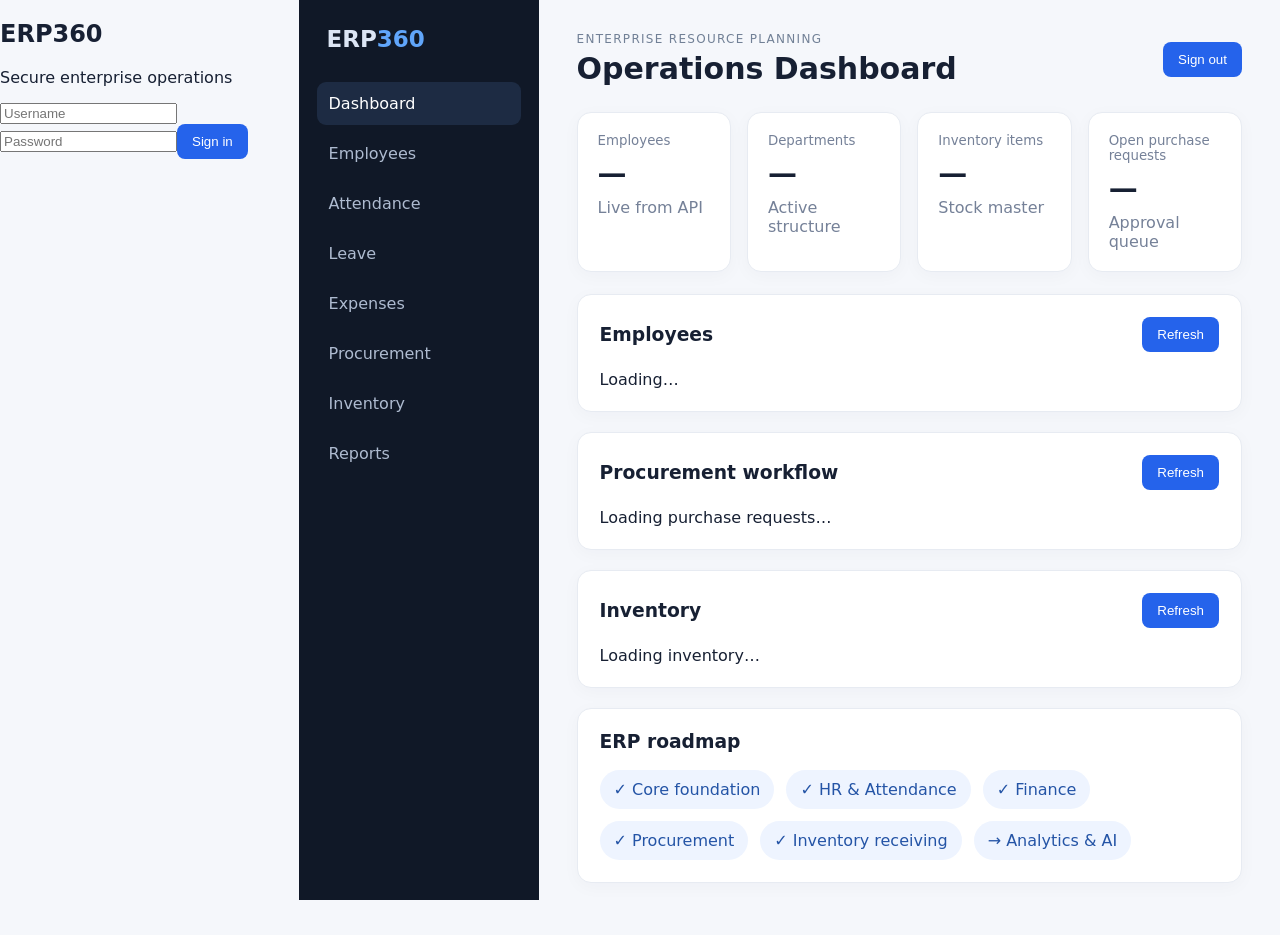
==== frontend/index.html @ 790a888c "feat: connect frontend authentication procurement and inventory" ====
<!doctype html>
<html lang="en">
<head><meta charset="UTF-8"><meta name="viewport" content="width=device-width,initial-scale=1.0"><title>ERP Management</title><link rel="stylesheet" href="./style.css"></head>
<body>
<section id="loginView" class="login-view"><div class="login-card"><h1>ERP<span>360</span></h1><p>Secure enterprise operations</p><form id="loginForm"><input id="username" placeholder="Username" autocomplete="username" required><input id="password" type="password" placeholder="Password" autocomplete="current-password" required><button>Sign in</button><small id="loginMessage"></small></form></div></section>
<div id="appView" class="app-view hidden"><aside class="sidebar"><h1>ERP<span>360</span></h1><nav><a class="active" href="#dashboard">Dashboard</a><a href="#employees">Employees</a><a href="#attendance">Attendance</a><a href="#leave">Leave</a><a href="#expenses">Expenses</a><a href="#procurement">Procurement</a><a href="#inventory">Inventory</a><a href="#reports">Reports</a></nav></aside>
<main><header><div><p class="eyebrow">Enterprise Resource Planning</p><h2>Operations Dashboard</h2><span id="sessionUser"></span></div><button id="logout">Sign out</button></header>
<section class="cards"><article><small>Employees</small><strong id="employeeCount">—</strong><span>Live from API</span></article><article><small>Departments</small><strong id="departmentCount">—</strong><span>Active structure</span></article><article><small>Inventory items</small><strong id="inventoryCount">—</strong><span>Stock master</span></article><article><small>Open purchase requests</small><strong id="pendingRequests">—</strong><span>Approval queue</span></article></section>
<section class="panel" id="employees"><div class="panel-head"><h3>Employees</h3><button id="loadEmployees">Refresh</button></div><div id="employeeTable" class="table-wrap">Loading…</div></section>
<section class="panel" id="procurement"><div class="panel-head"><h3>Procurement workflow</h3><button id="refreshProcurement">Refresh</button></div><div id="procurementTable" class="table-wrap">Loading purchase requests…</div></section>
<section class="panel" id="inventory"><div class="panel-head"><h3>Inventory</h3><button id="refreshInventory">Refresh</button></div><div id="inventoryTable" class="table-wrap">Loading inventory…</div></section>
<section class="panel" id="reports"><div class="panel-head"><h3>ERP roadmap</h3></div><div class="roadmap"><span>✓ Core foundation</span><span>✓ HR & Attendance</span><span>✓ Finance</span><span>✓ Procurement</span><span>✓ Inventory receiving</span><span>→ Analytics & AI</span></div></section>
</main></div><script src="./app.js"></script></body></html>
---- frontend/style.css ----
*{box-sizing:border-box}body{margin:0;font-family:Inter,system-ui,-apple-system,sans-serif;background:#f5f7fb;color:#172033;display:flex}.sidebar{width:240px;min-height:100vh;background:#101827;color:#dce5f4;padding:26px 18px;position:fixed}.sidebar h1{font-size:23px;margin:0 10px 30px}.sidebar h1 span{color:#60a5fa}.sidebar nav{display:grid;gap:7px}.sidebar a{color:#aebbd0;text-decoration:none;padding:12px;border-radius:9px}.sidebar a:hover,.sidebar a.active{background:#1d2b43;color:#fff}main{margin-left:240px;width:calc(100% - 240px);padding:32px 38px}header{display:flex;justify-content:space-between;align-items:center;margin-bottom:26px}.eyebrow{margin:0 0 5px;color:#718096;font-size:12px;text-transform:uppercase;letter-spacing:1.3px}h2{margin:0;font-size:30px}button{border:0;border-radius:8px;padding:10px 15px;background:#2563eb;color:white;cursor:pointer}button:hover{opacity:.9}.cards{display:grid;grid-template-columns:repeat(4,1fr);gap:16px;margin-bottom:22px}.cards article,.panel{background:#fff;border:1px solid #e7ebf2;border-radius:14px;box-shadow:0 4px 18px #17203308}.cards article{padding:20px}.cards small,.cards span{display:block;color:#758198}.cards strong{display:block;font-size:29px;margin:8px 0}.panel{padding:22px;margin-bottom:20px}.panel-head{display:flex;justify-content:space-between;align-items:center}.panel h3{margin:0}.table-wrap{margin-top:18px;overflow:auto}.table{width:100%;border-collapse:collapse}.table th,.table td{padding:12px;text-align:left;border-bottom:1px solid #edf0f5}.roadmap{display:flex;gap:12px;flex-wrap:wrap;margin-top:18px}.roadmap span{padding:10px 14px;border-radius:20px;background:#eef4ff;color:#2454a6}@media(max-width:900px){.sidebar{width:72px}.sidebar h1{font-size:0}.sidebar h1 span{font-size:20px}.sidebar a{font-size:0}.sidebar a:before{content:'•';font-size:20px}.sidebar nav{gap:4px}main{margin-left:72px;width:calc(100% - 72px);padding:20px}.cards{grid-template-columns:repeat(2,1fr)}}
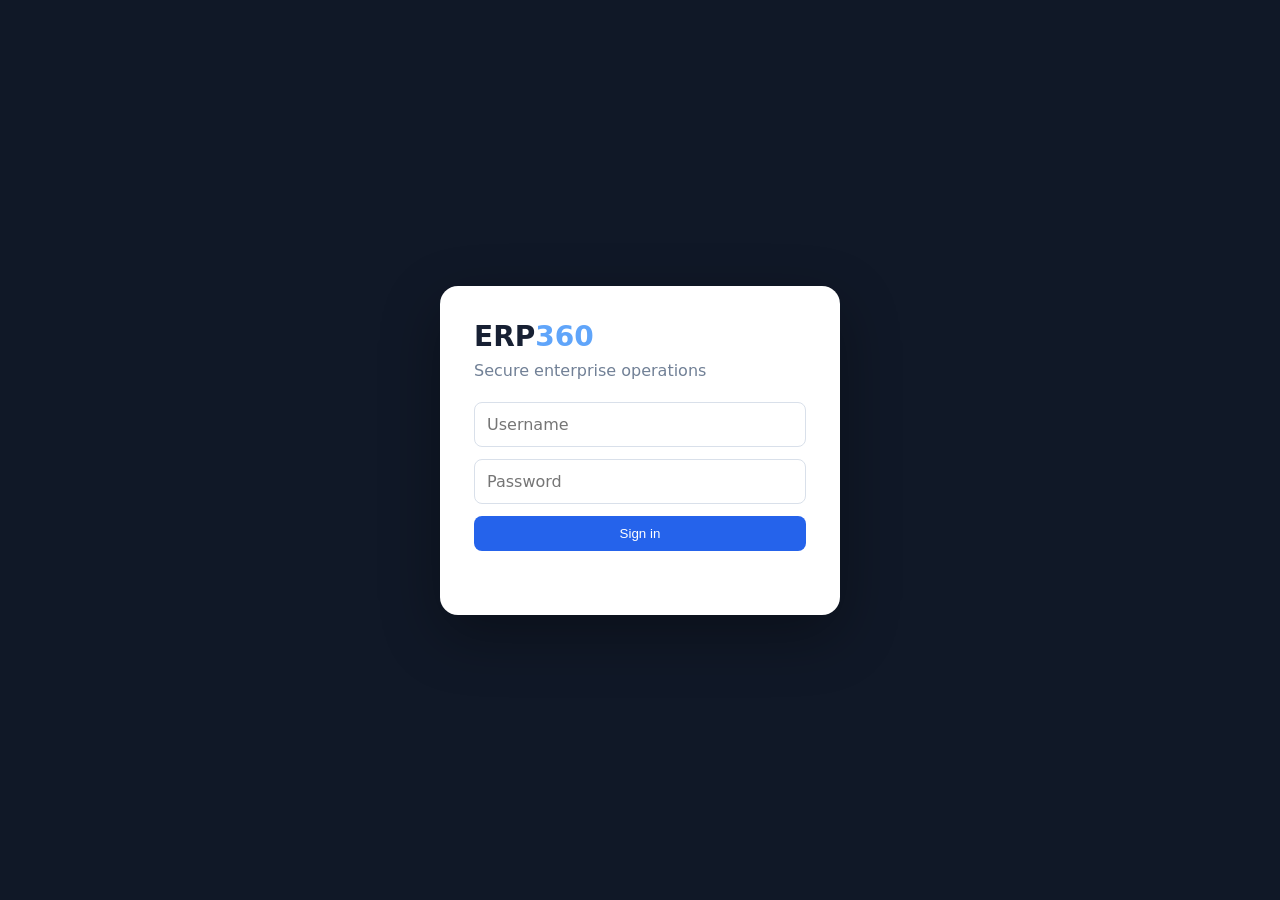
==== commit 7972ca1f: "feat(frontend): add finance payable workspace" ====
--- a/frontend/index.html
+++ b/frontend/index.html
@@ -3,11 +3,12 @@
 <head><meta charset="UTF-8"><meta name="viewport" content="width=device-width,initial-scale=1.0"><title>ERP Management</title><link rel="stylesheet" href="./style.css"></head>
 <body>
 <section id="loginView" class="login-view"><div class="login-card"><h1>ERP<span>360</span></h1><p>Secure enterprise operations</p><form id="loginForm"><input id="username" placeholder="Username" autocomplete="username" required><input id="password" type="password" placeholder="Password" autocomplete="current-password" required><button>Sign in</button><small id="loginMessage"></small></form></div></section>
-<div id="appView" class="app-view hidden"><aside class="sidebar"><h1>ERP<span>360</span></h1><nav><a class="active" href="#dashboard">Dashboard</a><a href="#employees">Employees</a><a href="#attendance">Attendance</a><a href="#leave">Leave</a><a href="#expenses">Expenses</a><a href="#procurement">Procurement</a><a href="#inventory">Inventory</a><a href="#reports">Reports</a></nav></aside>
+<div id="appView" class="app-view hidden"><aside class="sidebar"><h1>ERP<span>360</span></h1><nav><a class="active" href="#dashboard">Dashboard</a><a href="#employees">Employees</a><a href="#attendance">Attendance</a><a href="#leave">Leave</a><a href="#expenses">Expenses</a><a href="#procurement">Procurement</a><a href="#inventory">Inventory</a><a href="#finance">Finance</a><a href="#reports">Reports</a></nav></aside>
 <main><header><div><p class="eyebrow">Enterprise Resource Planning</p><h2>Operations Dashboard</h2><span id="sessionUser"></span></div><button id="logout">Sign out</button></header>
-<section class="cards"><article><small>Employees</small><strong id="employeeCount">—</strong><span>Live from API</span></article><article><small>Departments</small><strong id="departmentCount">—</strong><span>Active structure</span></article><article><small>Inventory items</small><strong id="inventoryCount">—</strong><span>Stock master</span></article><article><small>Open purchase requests</small><strong id="pendingRequests">—</strong><span>Approval queue</span></article></section>
+<section class="cards"><article><small>Employees</small><strong id="employeeCount">—</strong><span>Live from API</span></article><article><small>Departments</small><strong id="departmentCount">—</strong><span>Active structure</span></article><article><small>Inventory items</small><strong id="inventoryCount">—</strong><span>Stock master</span></article><article><small>Open purchase requests</small><strong id="pendingRequests">—</strong><span>Approval queue</span></article><article><small>Open payables</small><strong id="openPayables">—</strong><span>Finance queue</span></article></section>
 <section class="panel" id="employees"><div class="panel-head"><h3>Employees</h3><button id="loadEmployees">Refresh</button></div><div id="employeeTable" class="table-wrap">Loading…</div></section>
 <section class="panel" id="procurement"><div class="panel-head"><h3>Procurement workflow</h3><button id="refreshProcurement">Refresh</button></div><div id="procurementTable" class="table-wrap">Loading purchase requests…</div></section>
 <section class="panel" id="inventory"><div class="panel-head"><h3>Inventory</h3><button id="refreshInventory">Refresh</button></div><div id="inventoryTable" class="table-wrap">Loading inventory…</div></section>
-<section class="panel" id="reports"><div class="panel-head"><h3>ERP roadmap</h3></div><div class="roadmap"><span>✓ Core foundation</span><span>✓ HR & Attendance</span><span>✓ Finance</span><span>✓ Procurement</span><span>✓ Inventory receiving</span><span>→ Analytics & AI</span></div></section>
+<section class="panel" id="finance"><div class="panel-head"><h3>Vendor payables</h3><button id="refreshFinance">Refresh</button></div><div id="payablesTable" class="table-wrap">Finance data loads for authorized finance users.</div></section>
+<section class="panel" id="reports"><div class="panel-head"><h3>ERP roadmap</h3></div><div class="roadmap"><span>✓ Core foundation</span><span>✓ HR & Attendance</span><span>✓ Finance & Payables</span><span>✓ Procurement</span><span>✓ Inventory receiving</span><span>→ Analytics & AI</span></div></section>
 </main></div><script src="./app.js"></script></body></html>
--- a/frontend/style.css
+++ b/frontend/style.css
@@ -1 +1 @@
-*{box-sizing:border-box}body{margin:0;font-family:Inter,system-ui,-apple-system,sans-serif;background:#f5f7fb;color:#172033;display:flex}.sidebar{width:240px;min-height:100vh;background:#101827;color:#dce5f4;padding:26px 18px;position:fixed}.sidebar h1{font-size:23px;margin:0 10px 30px}.sidebar h1 span{color:#60a5fa}.sidebar nav{display:grid;gap:7px}.sidebar a{color:#aebbd0;text-decoration:none;padding:12px;border-radius:9px}.sidebar a:hover,.sidebar a.active{background:#1d2b43;color:#fff}main{margin-left:240px;width:calc(100% - 240px);padding:32px 38px}header{display:flex;justify-content:space-between;align-items:center;margin-bottom:26px}.eyebrow{margin:0 0 5px;color:#718096;font-size:12px;text-transform:uppercase;letter-spacing:1.3px}h2{margin:0;font-size:30px}button{border:0;border-radius:8px;padding:10px 15px;background:#2563eb;color:white;cursor:pointer}button:hover{opacity:.9}.cards{display:grid;grid-template-columns:repeat(4,1fr);gap:16px;margin-bottom:22px}.cards article,.panel{background:#fff;border:1px solid #e7ebf2;border-radius:14px;box-shadow:0 4px 18px #17203308}.cards article{padding:20px}.cards small,.cards span{display:block;color:#758198}.cards strong{display:block;font-size:29px;margin:8px 0}.panel{padding:22px;margin-bottom:20px}.panel-head{display:flex;justify-content:space-between;align-items:center}.panel h3{margin:0}.table-wrap{margin-top:18px;overflow:auto}.table{width:100%;border-collapse:collapse}.table th,.table td{padding:12px;text-align:left;border-bottom:1px solid #edf0f5}.roadmap{display:flex;gap:12px;flex-wrap:wrap;margin-top:18px}.roadmap span{padding:10px 14px;border-radius:20px;background:#eef4ff;color:#2454a6}@media(max-width:900px){.sidebar{width:72px}.sidebar h1{font-size:0}.sidebar h1 span{font-size:20px}.sidebar a{font-size:0}.sidebar a:before{content:'•';font-size:20px}.sidebar nav{gap:4px}main{margin-left:72px;width:calc(100% - 72px);padding:20px}.cards{grid-template-columns:repeat(2,1fr)}}
+*{box-sizing:border-box}body{margin:0;font-family:Inter,system-ui,-apple-system,sans-serif;background:#f5f7fb;color:#172033;display:flex}.hidden{display:none!important}.login-view{min-height:100vh;width:100%;display:grid;place-items:center;background:#101827}.login-card{width:min(400px,90vw);padding:34px;background:#fff;border-radius:18px;box-shadow:0 20px 60px #0005}.login-card h1{margin:0;font-size:28px}.login-card h1 span,.sidebar h1 span{color:#60a5fa}.login-card p{color:#718096;margin:8px 0 22px}.login-card form{display:grid;gap:12px}.login-card input{border:1px solid #d9e0ea;border-radius:8px;padding:12px;font:inherit}.login-card small{min-height:18px;color:#b42318}.app-view{width:100%;display:flex}.sidebar{width:240px;min-height:100vh;background:#101827;color:#dce5f4;padding:26px 18px;position:fixed}.sidebar h1{font-size:23px;margin:0 10px 30px}.sidebar nav{display:grid;gap:7px}.sidebar a{color:#aebbd0;text-decoration:none;padding:12px;border-radius:9px}.sidebar a:hover,.sidebar a.active{background:#1d2b43;color:#fff}main{margin-left:240px;width:calc(100% - 240px);padding:32px 38px}header{display:flex;justify-content:space-between;align-items:center;margin-bottom:26px}.eyebrow{margin:0 0 5px;color:#718096;font-size:12px;text-transform:uppercase;letter-spacing:1.3px}h2{margin:0;font-size:30px}#sessionUser{color:#718096;font-size:13px}button{border:0;border-radius:8px;padding:10px 15px;background:#2563eb;color:white;cursor:pointer}button:hover{opacity:.9}.cards{display:grid;grid-template-columns:repeat(4,1fr);gap:16px;margin-bottom:22px}.cards article,.panel{background:#fff;border:1px solid #e7ebf2;border-radius:14px;box-shadow:0 4px 18px #17203308}.cards article{padding:20px}.cards small,.cards span{display:block;color:#758198}.cards strong{display:block;font-size:29px;margin:8px 0}.panel{padding:22px;margin-bottom:20px}.panel-head{display:flex;justify-content:space-between;align-items:center}.panel h3{margin:0}.table-wrap{margin-top:18px;overflow:auto}.table{width:100%;border-collapse:collapse}.table th,.table td{padding:12px;text-align:left;border-bottom:1px solid #edf0f5;white-space:nowrap}.status{padding:4px 8px;border-radius:12px;background:#eef4ff}.roadmap{display:flex;gap:12px;flex-wrap:wrap;margin-top:18px}.roadmap span{padding:10px 14px;border-radius:20px;background:#eef4ff;color:#2454a6}@media(max-width:900px){.sidebar{width:72px}.sidebar h1{font-size:0}.sidebar h1 span{font-size:20px}.sidebar a{font-size:0}.sidebar a:before{content:'•';font-size:20px}.sidebar nav{gap:4px}main{margin-left:72px;width:calc(100% - 72px);padding:20px}.cards{grid-template-columns:repeat(2,1fr)}}@media(max-width:600px){.cards{grid-template-columns:1fr}header{align-items:flex-start;gap:12px}.panel{padding:15px}}
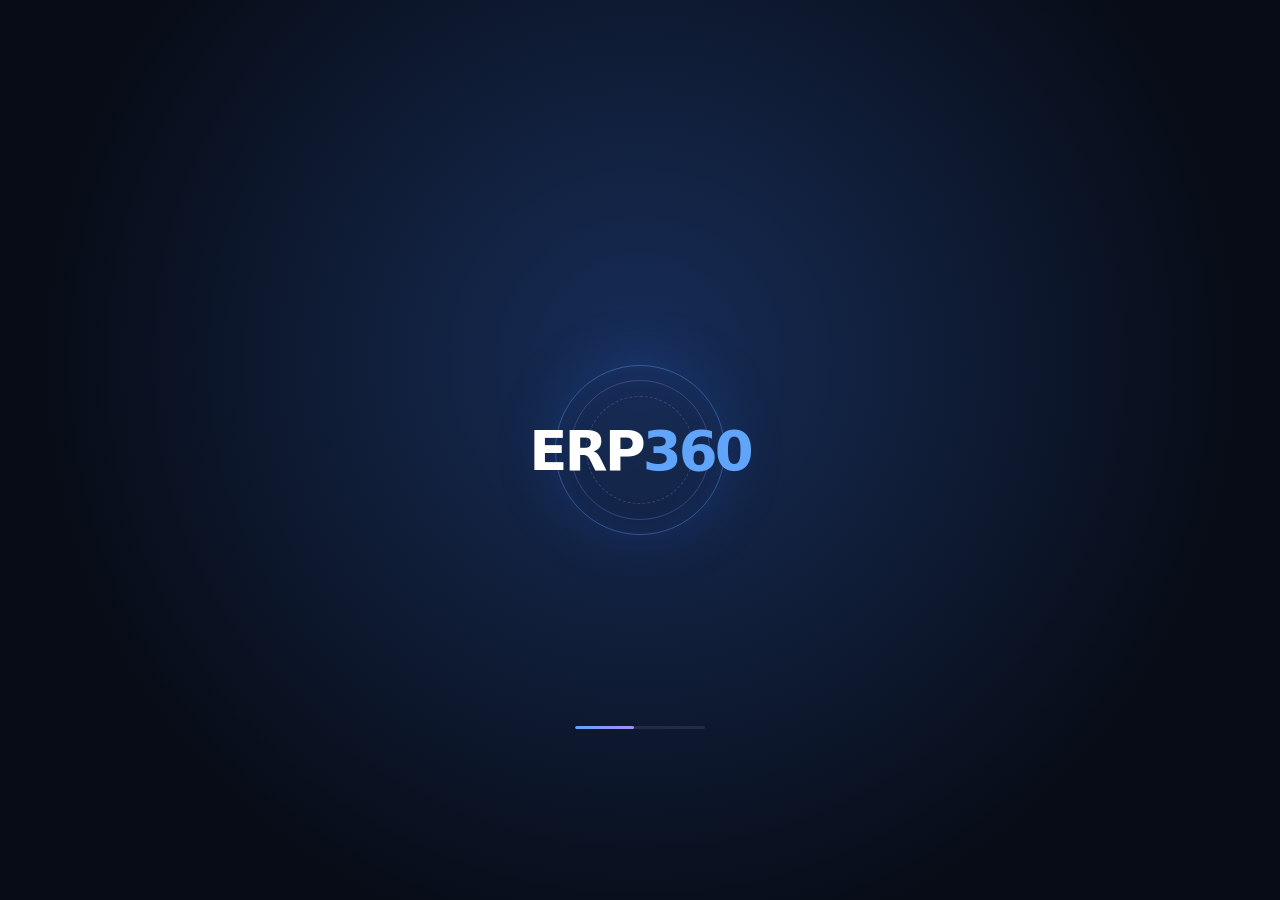
==== commit 973377bb: "feat: add animated ERP splash and toast layer" ====
--- a/frontend/index.html
+++ b/frontend/index.html
@@ -1,14 +1,14 @@
 <!doctype html>
-<html lang="en">
-<head><meta charset="UTF-8"><meta name="viewport" content="width=device-width,initial-scale=1.0"><title>ERP Management</title><link rel="stylesheet" href="./style.css"></head>
-<body>
+<html lang="en"><head><meta charset="UTF-8"><meta name="viewport" content="width=device-width,initial-scale=1"><meta name="theme-color" content="#0b1220"><title>ERP Management</title><link rel="stylesheet" href="./style.css"></head><body>
+<div id="splash" class="splash" aria-label="Loading ERP360"><div class="splash-ring"></div><div class="splash-logo">ERP<span>360</span></div><div class="splash-loader"></div></div>
+<div id="toastStack" class="toast-stack" aria-live="polite" aria-atomic="true"></div>
 <section id="loginView" class="login-view"><div class="login-card"><h1>ERP<span>360</span></h1><p>Secure enterprise operations</p><form id="loginForm"><input id="username" placeholder="Username" autocomplete="username" required><input id="password" type="password" placeholder="Password" autocomplete="current-password" required><button>Sign in</button><small id="loginMessage"></small></form></div></section>
-<div id="appView" class="app-view hidden"><aside class="sidebar"><h1>ERP<span>360</span></h1><nav><a class="active" href="#dashboard">Dashboard</a><a href="#employees">Employees</a><a href="#attendance">Attendance</a><a href="#leave">Leave</a><a href="#expenses">Expenses</a><a href="#procurement">Procurement</a><a href="#inventory">Inventory</a><a href="#finance">Finance</a><a href="#reports">Reports</a></nav></aside>
-<main><header><div><p class="eyebrow">Enterprise Resource Planning</p><h2>Operations Dashboard</h2><span id="sessionUser"></span></div><button id="logout">Sign out</button></header>
-<section class="cards"><article><small>Employees</small><strong id="employeeCount">—</strong><span>Live from API</span></article><article><small>Departments</small><strong id="departmentCount">—</strong><span>Active structure</span></article><article><small>Inventory items</small><strong id="inventoryCount">—</strong><span>Stock master</span></article><article><small>Open purchase requests</small><strong id="pendingRequests">—</strong><span>Approval queue</span></article><article><small>Open payables</small><strong id="openPayables">—</strong><span>Finance queue</span></article></section>
-<section class="panel" id="employees"><div class="panel-head"><h3>Employees</h3><button id="loadEmployees">Refresh</button></div><div id="employeeTable" class="table-wrap">Loading…</div></section>
-<section class="panel" id="procurement"><div class="panel-head"><h3>Procurement workflow</h3><button id="refreshProcurement">Refresh</button></div><div id="procurementTable" class="table-wrap">Loading purchase requests…</div></section>
-<section class="panel" id="inventory"><div class="panel-head"><h3>Inventory</h3><button id="refreshInventory">Refresh</button></div><div id="inventoryTable" class="table-wrap">Loading inventory…</div></section>
-<section class="panel" id="finance"><div class="panel-head"><h3>Vendor payables</h3><button id="refreshFinance">Refresh</button></div><div id="payablesTable" class="table-wrap">Finance data loads for authorized finance users.</div></section>
-<section class="panel" id="reports"><div class="panel-head"><h3>ERP roadmap</h3></div><div class="roadmap"><span>✓ Core foundation</span><span>✓ HR & Attendance</span><span>✓ Finance & Payables</span><span>✓ Procurement</span><span>✓ Inventory receiving</span><span>→ Analytics & AI</span></div></section>
-</main></div><script src="./app.js"></script></body></html>
+<div id="appView" class="app-view hidden"><aside class="sidebar"><h1>ERP<span>360</span></h1><nav><a class="active" href="#dashboard">Dashboard</a><a href="#employees">Employees</a><a href="#procurement">Procurement</a><a href="#inventory">Inventory</a><a href="#finance">Finance</a><a href="#reports">Reports</a><a href="#ai">AI Insights</a></nav></aside><main><header><div><p class="eyebrow">Enterprise Resource Planning</p><h2>Operations Dashboard</h2><span id="sessionUser"></span></div><button id="logout">Sign out</button></header>
+<section class="cards"><article class="float-in"><small>Employees</small><strong id="employeeCount">—</strong></article><article class="float-in"><small>Departments</small><strong id="departmentCount">—</strong></article><article class="float-in"><small>Inventory items</small><strong id="inventoryCount">—</strong></article><article class="float-in"><small>Submitted requests</small><strong id="pendingRequests">—</strong></article><article class="float-in"><small>Open payables</small><strong id="openPayables">—</strong></article></section>
+<section class="panel" id="employees"><div class="panel-head"><h3>Employees</h3><button id="loadEmployees">Refresh</button></div><form id="employeeForm" class="form-grid"><input name="employeeCode" placeholder="Employee code" required><input name="firstName" placeholder="First name" required><input name="lastName" placeholder="Last name" required><input name="email" type="email" placeholder="Email" required><input name="phone" placeholder="Phone"><input name="joiningDate" type="date" required><input name="departmentId" type="number" min="1" placeholder="Department ID" required><button>Create employee</button></form><div id="employeeTable" class="table-wrap">Loading…</div></section>
+<section class="panel" id="procurement"><div class="panel-head"><h3>Procurement</h3><button id="refreshProcurement">Refresh</button></div><form id="vendorForm" class="form-grid"><input name="vendorCode" placeholder="Vendor code" required><input name="name" placeholder="Vendor name" required><input name="email" type="email" placeholder="Email"><input name="phone" placeholder="Phone"><input name="address" placeholder="Address"><button>Create vendor</button></form><form id="requestForm" class="form-grid"><input name="requesterEmployeeId" type="number" min="1" placeholder="Employee ID" required><input name="vendorId" type="number" min="1" placeholder="Active vendor ID" required><input name="itemDescription" placeholder="Item description" required><input name="quantity" type="number" min="0.001" step="0.001" placeholder="Quantity" required><input name="estimatedUnitPrice" type="number" min="0" step="0.01" placeholder="Unit price" required><input name="requestedDate" type="date" required><button>Create purchase request</button></form><form id="orderForm" class="form-grid"><input name="purchaseRequestId" type="number" min="1" placeholder="Approved request ID" required><input name="expectedDeliveryDate" type="date"><button>Create purchase order</button></form><div id="procurementTable" class="table-wrap">Loading…</div></section>
+<section class="panel" id="inventory"><div class="panel-head"><h3>Inventory</h3><button id="refreshInventory">Refresh</button></div><form id="inventoryForm" class="form-grid"><input name="sku" placeholder="SKU" required><input name="name" placeholder="Item name" required><input name="unit" placeholder="Unit (pcs/kg/etc.)"><input name="quantity" type="number" min="0" step="0.001" placeholder="Opening quantity" required><input name="unitCost" type="number" min="0" step="0.01" placeholder="Unit cost" required><button>Create inventory item</button></form><form id="receiveForm" class="form-grid"><input name="purchaseOrderId" type="number" min="1" placeholder="Sent PO ID" required><input name="sku" placeholder="SKU" required><input name="name" placeholder="Item name" required><input name="unit" placeholder="Unit"><input name="quantity" type="number" min="0.001" step="0.001" placeholder="Received quantity" required><input name="unitCost" type="number" min="0" step="0.01" placeholder="Unit cost" required><button>Receive purchase order</button></form><div id="inventoryTable" class="table-wrap">Loading…</div></section>
+<section class="panel" id="finance"><div class="panel-head"><h3>Finance</h3><button id="refreshFinance">Refresh</button></div><form id="expenseForm" class="form-grid"><input name="employeeId" type="number" min="1" placeholder="Employee ID" required><input name="category" placeholder="Category" required><input name="amount" type="number" min="0.01" step="0.01" placeholder="Amount" required><input name="expenseDate" type="date" required><input name="description" placeholder="Description"><button>Create expense</button></form><div id="payablesTable" class="table-wrap">Loading…</div><div id="expenseTable" class="table-wrap">Loading expenses…</div></section>
+<section class="panel" id="reports"><div class="panel-head"><h3>Management analytics</h3><button id="refreshReports">Refresh</button></div><div id="reportTable" class="table-wrap">Loading…</div></section>
+<section class="panel" id="ai"><div class="panel-head"><div><h3>AI operational insights</h3><small>Data-driven ERP risk and workflow signals</small></div><button id="refreshAi">Analyze now</button></div><div id="aiTable" class="table-wrap">Loading intelligence…</div><div class="panel-head"><div><h3>Expense anomaly detection</h3><small>Unusual employee/category expense patterns</small></div></div><div id="anomalyTable" class="table-wrap">Loading anomaly analysis…</div></section>
+</main></div><script src="./app.js"></script></body></html>
--- a/frontend/style.css
+++ b/frontend/style.css
@@ -1 +1,3 @@
-*{box-sizing:border-box}body{margin:0;font-family:Inter,system-ui,-apple-system,sans-serif;background:#f5f7fb;color:#172033;display:flex}.hidden{display:none!important}.login-view{min-height:100vh;width:100%;display:grid;place-items:center;background:#101827}.login-card{width:min(400px,90vw);padding:34px;background:#fff;border-radius:18px;box-shadow:0 20px 60px #0005}.login-card h1{margin:0;font-size:28px}.login-card h1 span,.sidebar h1 span{color:#60a5fa}.login-card p{color:#718096;margin:8px 0 22px}.login-card form{display:grid;gap:12px}.login-card input{border:1px solid #d9e0ea;border-radius:8px;padding:12px;font:inherit}.login-card small{min-height:18px;color:#b42318}.app-view{width:100%;display:flex}.sidebar{width:240px;min-height:100vh;background:#101827;color:#dce5f4;padding:26px 18px;position:fixed}.sidebar h1{font-size:23px;margin:0 10px 30px}.sidebar nav{display:grid;gap:7px}.sidebar a{color:#aebbd0;text-decoration:none;padding:12px;border-radius:9px}.sidebar a:hover,.sidebar a.active{background:#1d2b43;color:#fff}main{margin-left:240px;width:calc(100% - 240px);padding:32px 38px}header{display:flex;justify-content:space-between;align-items:center;margin-bottom:26px}.eyebrow{margin:0 0 5px;color:#718096;font-size:12px;text-transform:uppercase;letter-spacing:1.3px}h2{margin:0;font-size:30px}#sessionUser{color:#718096;font-size:13px}button{border:0;border-radius:8px;padding:10px 15px;background:#2563eb;color:white;cursor:pointer}button:hover{opacity:.9}.cards{display:grid;grid-template-columns:repeat(4,1fr);gap:16px;margin-bottom:22px}.cards article,.panel{background:#fff;border:1px solid #e7ebf2;border-radius:14px;box-shadow:0 4px 18px #17203308}.cards article{padding:20px}.cards small,.cards span{display:block;color:#758198}.cards strong{display:block;font-size:29px;margin:8px 0}.panel{padding:22px;margin-bottom:20px}.panel-head{display:flex;justify-content:space-between;align-items:center}.panel h3{margin:0}.table-wrap{margin-top:18px;overflow:auto}.table{width:100%;border-collapse:collapse}.table th,.table td{padding:12px;text-align:left;border-bottom:1px solid #edf0f5;white-space:nowrap}.status{padding:4px 8px;border-radius:12px;background:#eef4ff}.roadmap{display:flex;gap:12px;flex-wrap:wrap;margin-top:18px}.roadmap span{padding:10px 14px;border-radius:20px;background:#eef4ff;color:#2454a6}@media(max-width:900px){.sidebar{width:72px}.sidebar h1{font-size:0}.sidebar h1 span{font-size:20px}.sidebar a{font-size:0}.sidebar a:before{content:'•';font-size:20px}.sidebar nav{gap:4px}main{margin-left:72px;width:calc(100% - 72px);padding:20px}.cards{grid-template-columns:repeat(2,1fr)}}@media(max-width:600px){.cards{grid-template-columns:1fr}header{align-items:flex-start;gap:12px}.panel{padding:15px}}
+*{box-sizing:border-box}html{scroll-behavior:smooth}body{margin:0;font-family:Inter,ui-sans-serif,system-ui,-apple-system,BlinkMacSystemFont,"Segoe UI",sans-serif;background:linear-gradient(135deg,#f6f8fc 0%,#eef3fa 100%);color:#172033;display:flex;min-height:100vh}.hidden{display:none!important}.login-view{min-height:100vh;width:100%;display:grid;place-items:center;padding:24px;background:radial-gradient(circle at 15% 20%,#2563eb44,transparent 35%),radial-gradient(circle at 85% 80%,#7c3aed38,transparent 35%),#0b1220}.login-card{width:min(420px,92vw);padding:38px;background:#ffffffee;backdrop-filter:blur(18px);border:1px solid #ffffff55;border-radius:24px;box-shadow:0 30px 80px #00000045;animation:rise .55s ease-out;transform-style:preserve-3d}.login-card:hover{transform:perspective(900px) rotateX(1deg) rotateY(-1deg) translateY(-2px);box-shadow:0 34px 90px #00000050}.login-card h1{margin:0;font-size:32px;letter-spacing:-1px;transform:translateZ(10px)}.login-card h1 span,.sidebar h1 span{color:#60a5fa}.login-card p{color:#667085;margin:8px 0 24px}.login-card form{display:grid;gap:13px}.login-card input,.form-grid input,.form-grid select,.form-grid textarea{border:1px solid #d9e1ec;border-radius:11px;padding:12px 13px;font:inherit;background:#fff;outline:none;transition:border-color .2s,box-shadow .2s,transform .2s}.login-card input:focus,.form-grid input:focus,.form-grid select:focus,.form-grid textarea:focus{border-color:#4f8cff;box-shadow:0 0 0 4px #2563eb18;transform:translateY(-1px)}.login-card small{min-height:18px;color:#b42318}button{border:0;border-radius:10px;padding:10px 15px;background:linear-gradient(135deg,#2563eb,#4f46e5);color:#fff;cursor:pointer;font:inherit;font-weight:650;box-shadow:0 7px 18px #2563eb2b;transition:transform .2s,box-shadow .2s,filter .2s}button:hover{filter:brightness(1.06);transform:translateY(-2px);box-shadow:0 12px 25px #2563eb40}button:active{transform:translateY(0);box-shadow:0 5px 12px #2563eb2b}.app-view{width:100%;display:flex}.sidebar{width:248px;min-height:100vh;background:linear-gradient(180deg,#0b1220,#111c31 70%,#101827);color:#dce5f4;padding:28px 17px;position:fixed;top:0;left:0;box-shadow:12px 0 35px #0b122015;z-index:10;transform:translateZ(0)}.sidebar h1{font-size:24px;margin:0 11px 34px;letter-spacing:-.5px}.sidebar nav{display:grid;gap:7px}.sidebar a{position:relative;color:#aebbd0;text-decoration:none;padding:13px 14px;border-radius:11px;font-weight:550;transition:background .2s,color .2s,transform .2s;transform-style:preserve-3d}.sidebar a:before{content:"";display:inline-block;width:7px;height:7px;margin:0 11px 2px 1px;border-radius:50%;background:#53627a;transition:background .2s,transform .2s;box-shadow:0 0 0 0 #60a5fa55}.sidebar a:hover,.sidebar a.active{background:linear-gradient(90deg,#1c3155,#182842);color:#fff;transform:translate3d(3px,0,8px) rotateY(-1deg);box-shadow:8px 8px 20px #00000020}.sidebar a:hover:before,.sidebar a.active:before{background:#60a5fa;transform:scale(1.3);box-shadow:0 0 12px #60a5fa88}main{margin-left:248px;width:calc(100% - 248px);padding:34px 40px;max-width:1700px;perspective:1400px}header{display:flex;justify-content:space-between;align-items:center;margin-bottom:28px;padding-bottom:20px;border-bottom:1px solid #dfe5ef}.eyebrow{margin:0 0 6px;color:#667085;font-size:11px;font-weight:750;text-transform:uppercase;letter-spacing:1.6px}h2{margin:0;font-size:32px;letter-spacing:-1px}#sessionUser{color:#667085;font-size:13px}.cards{display:grid;grid-template-columns:repeat(5,1fr);gap:16px;margin-bottom:24px;perspective:1200px}.cards article,.panel{background:#ffffffdd;border:1px solid #e3e8f0;border-radius:17px;box-shadow:0 8px 28px #1720330b;transition:transform .28s ease,box-shadow .28s ease,border-color .2s;backdrop-filter:blur(10px)}.cards article{padding:20px;position:relative;overflow:hidden;transform-style:preserve-3d}.cards article:after{content:"";position:absolute;right:-24px;top:-24px;width:80px;height:80px;border-radius:50%;background:#2563eb0d;transform:translateZ(18px)}.cards article:hover{transform:translateY(-7px) rotateX(2deg) rotateY(-2deg);box-shadow:0 22px 45px #1720331c;border-color:#cfd9e8}.cards small,.cards span{display:block;color:#758198;font-weight:600}.cards strong{display:block;font-size:30px;margin:9px 0 0;letter-spacing:-.8px;transform:translateZ(8px)}.panel{padding:23px;margin-bottom:20px;transform-style:preserve-3d}.panel:hover{transform:translateY(-2px);box-shadow:0 16px 38px #17203314}.panel-head{display:flex;justify-content:space-between;align-items:center;gap:15px}.panel h3{margin:0;font-size:19px;letter-spacing:-.2px}.panel-head small{color:#7a8498}.table-wrap{margin-top:18px;overflow:auto;border:1px solid #e7ebf2;border-radius:12px;background:#fff;box-shadow:inset 0 1px 0 #fff}.table{width:100%;border-collapse:collapse}.table th{background:#f7f9fc;color:#596579;font-size:12px;text-transform:uppercase;letter-spacing:.5px;position:sticky;top:0;z-index:1}.table th,.table td{padding:13px;text-align:left;border-bottom:1px solid #edf0f5;white-space:nowrap}.table tr:last-child td{border-bottom:0}.table tr:hover td{background:#fafcff}.status{padding:5px 9px;border-radius:999px;background:#eef4ff;color:#2454a6;font-size:12px;font-weight:700;box-shadow:inset 0 1px 1px #fff,0 2px 6px #2454a61a}.form-grid{display:grid;grid-template-columns:repeat(auto-fit,minmax(170px,1fr));gap:10px;margin-top:17px}.form-grid button{min-height:44px}.roadmap{display:flex;gap:12px;flex-wrap:wrap;margin-top:18px}.roadmap span{padding:10px 14px;border-radius:20px;background:#eef4ff;color:#2454a6;box-shadow:0 5px 12px #2454a614;transform:translateZ(3px)}@keyframes rise{from{opacity:0;transform:translateY(14px)}to{opacity:1;transform:translateY(0)}}@media(prefers-reduced-motion:reduce){*,*:before,*:after{scroll-behavior:auto!important;animation:none!important;transition:none!important}.cards article:hover,.panel:hover,.login-card:hover,.sidebar a:hover{transform:none}}@media(max-width:1200px){.cards{grid-template-columns:repeat(3,1fr)}}@media(max-width:900px){.sidebar{width:76px;padding:24px 10px}.sidebar h1{font-size:0;margin-left:12px}.sidebar h1 span{font-size:20px}.sidebar a{font-size:0;text-align:center;padding:13px 6px}.sidebar a:before{margin:0;width:8px;height:8px}.sidebar a:hover,.sidebar a.active{transform:none}main{margin-left:76px;width:calc(100% - 76px);padding:24px}.cards{grid-template-columns:repeat(2,1fr)}}@media(max-width:600px){main{padding:17px 13px}.cards{grid-template-columns:1fr}.panel{padding:16px;border-radius:14px}header{align-items:flex-start;gap:12px;flex-wrap:wrap}h2{font-size:26px}.form-grid{grid-template-columns:1fr}.login-card{padding:30px 24px}}
+/* Premium motion layer */
+body:before,body:after{content:"";position:fixed;pointer-events:none;border-radius:50%;filter:blur(2px);opacity:.45;z-index:0;animation:orbFloat 12s ease-in-out infinite}.app-view,main,.sidebar{z-index:1}.login-view{overflow:hidden;position:relative}.login-view:before,.login-view:after{content:"";position:absolute;border-radius:50%;pointer-events:none;filter:blur(1px);opacity:.7;animation:orbFloat 10s ease-in-out infinite}.login-view:before{width:240px;height:240px;top:8%;left:7%;background:radial-gradient(circle,#60a5fa55,transparent 68%)}.login-view:after{width:300px;height:300px;right:4%;bottom:4%;background:radial-gradient(circle,#a78bfa55,transparent 68%);animation-delay:-4s}.login-card{position:relative;z-index:2;overflow:hidden}.login-card:before{content:"";position:absolute;inset:-2px;border-radius:26px;padding:1px;background:linear-gradient(120deg,#ffffffaa,#60a5fa66,#a78bfa55,#ffffff22);-webkit-mask:linear-gradient(#000 0 0) content-box,linear-gradient(#000 0 0);-webkit-mask-composite:xor;mask-composite:exclude;pointer-events:none;animation:borderGlow 5s linear infinite}.login-card:after{content:"";position:absolute;width:170px;height:170px;right:-80px;top:-80px;border-radius:50%;background:radial-gradient(circle,#60a5fa33,transparent 68%);transform:translateZ(20px);pointer-events:none}.login-card button{position:relative;overflow:hidden}.login-card button:after,button:not(.ghost):after{content:"";position:absolute;top:0;left:-120%;width:70%;height:100%;background:linear-gradient(100deg,transparent,#ffffff55,transparent);transform:skewX(-20deg);transition:left .65s ease;pointer-events:none}.login-card button:hover:after,button:not(.ghost):hover:after{left:150%}button{position:relative;overflow:hidden}.sidebar{overflow:hidden}.sidebar:after{content:"";position:absolute;width:220px;height:220px;right:-150px;bottom:-80px;border-radius:50%;background:radial-gradient(circle,#2563eb22,transparent 68%);animation:sidebarOrb 9s ease-in-out infinite;pointer-events:none}.sidebar h1{position:relative;z-index:2}.panel,.cards article{will-change:transform;contain:paint}.cards article{background:linear-gradient(145deg,#ffffffee,#f9fbffdd)}.cards article:before{content:"";position:absolute;inset:0;background:linear-gradient(120deg,transparent 15%,#ffffff55 45%,transparent 70%);transform:translateX(-120%);transition:transform .7s ease;pointer-events:none}.cards article:hover:before{transform:translateX(120%)}.panel-head button{box-shadow:0 8px 22px #2563eb30}.table-wrap{animation:panelIn .45s ease both}.table tbody tr{animation:rowIn .38s ease both}.table tbody tr:nth-child(2){animation-delay:.03s}.table tbody tr:nth-child(3){animation-delay:.06s}.table tbody tr:nth-child(4){animation-delay:.09s}.table tbody tr:nth-child(5){animation-delay:.12s}.table td button{padding:7px 11px;font-size:12px}.status{transition:transform .2s,box-shadow .2s}.status:hover{transform:translateY(-1px) scale(1.03);box-shadow:0 5px 12px #2454a62b}.splash{position:fixed;inset:0;z-index:9999;display:grid;place-items:center;background:radial-gradient(circle at 50% 40%,#172d57,#070c16 72%);color:#fff;transition:opacity .65s ease,visibility .65s ease}.splash.is-hidden{opacity:0;visibility:hidden;pointer-events:none}.splash-logo{font-size:56px;font-weight:850;letter-spacing:-3px;animation:splashLogo 1.05s cubic-bezier(.2,.8,.2,1) both}.splash-logo span{color:#60a5fa}.splash-ring{position:absolute;width:170px;height:170px;border:1px solid #60a5fa66;border-radius:50%;box-shadow:0 0 60px #2563eb35,inset 0 0 35px #2563eb22;animation:ringPulse 1.8s ease-in-out infinite}.splash-ring:before,.splash-ring:after{content:"";position:absolute;inset:14px;border-radius:50%;border:1px solid #a78bfa44;animation:ringSpin 5s linear infinite}.splash-ring:after{inset:30px;border-style:dashed;animation-direction:reverse;animation-duration:3.5s}.splash-loader{position:absolute;bottom:19%;width:130px;height:3px;border-radius:99px;background:#ffffff16;overflow:hidden}.splash-loader:after{content:"";display:block;width:45%;height:100%;border-radius:99px;background:linear-gradient(90deg,#60a5fa,#a78bfa);animation:loader 1.2s ease-in-out infinite}.toast-stack{position:fixed;right:22px;bottom:22px;z-index:9000;display:grid;gap:10px;width:min(360px,calc(100vw - 30px));pointer-events:none}.toast{pointer-events:auto;padding:14px 16px;border:1px solid #ffffff33;border-radius:14px;background:#101827ee;color:#fff;box-shadow:0 18px 45px #00000030;backdrop-filter:blur(14px);animation:toastIn .42s cubic-bezier(.2,.8,.2,1) both}.toast.success{border-color:#34d39966}.toast.error{border-color:#fb718566}.skeleton{position:relative;overflow:hidden;background:#edf1f7!important;color:transparent!important;border-radius:8px}.skeleton:after{content:"";position:absolute;inset:0;background:linear-gradient(100deg,transparent,#ffffffaa,transparent);transform:translateX(-100%);animation:shimmer 1.35s infinite}.pop{animation:popIn .45s cubic-bezier(.2,1.35,.4,1) both}.float-in{animation:floatIn .6s cubic-bezier(.2,.8,.2,1) both}.pulse-soft{animation:pulseSoft 2.4s ease-in-out infinite}@keyframes splashLogo{from{opacity:0;transform:scale(.72) translateY(18px) rotateX(25deg);filter:blur(8px)}to{opacity:1;transform:scale(1) translateY(0) rotateX(0);filter:blur(0)}}@keyframes ringPulse{0%,100%{transform:scale(.9);opacity:.55}50%{transform:scale(1.08);opacity:1}}@keyframes ringSpin{to{transform:rotate(360deg)}}@keyframes loader{0%{transform:translateX(-120%)}100%{transform:translateX(300%)}}@keyframes orbFloat{0%,100%{transform:translate3d(0,0,0) scale(1)}50%{transform:translate3d(0,-18px,0) scale(1.04)}}@keyframes sidebarOrb{0%,100%{transform:translate(0,0)}50%{transform:translate(-25px,-18px)}}@keyframes borderGlow{to{filter:hue-rotate(25deg)}}@keyframes panelIn{from{opacity:0;transform:translateY(8px)}to{opacity:1;transform:translateY(0)}}@keyframes rowIn{from{opacity:0;transform:translateX(-5px)}to{opacity:1;transform:translateX(0)}}@keyframes toastIn{from{opacity:0;transform:translate3d(25px,15px,0) scale(.94)}to{opacity:1;transform:translate3d(0,0,0) scale(1)}}@keyframes popIn{from{opacity:0;transform:scale(.88) translateY(10px)}to{opacity:1;transform:scale(1) translateY(0)}}@keyframes floatIn{from{opacity:0;transform:translateY(18px)}to{opacity:1;transform:translateY(0)}}@keyframes pulseSoft{0%,100%{box-shadow:0 8px 28px #1720330b}50%{box-shadow:0 15px 36px #2563eb1c}}@keyframes shimmer{to{transform:translateX(100%)}}@supports not ((backdrop-filter:blur(10px)){.login-card,.cards article,.panel,.toast{background:#fff}}@media(prefers-reduced-motion:reduce){.splash,.splash-logo,.splash-ring,.splash-ring:before,.splash-ring:after,.splash-loader:after,.login-card:before,.login-view:before,.login-view:after,.sidebar:after,.table-wrap,.table tbody tr,.toast,.pop,.float-in,.pulse-soft{animation:none!important}.splash{transition:none}.splash.is-hidden{display:none}.cards article:before{display:none}}@media(max-width:600px){.splash-logo{font-size:44px}.splash-ring{width:140px;height:140px}.toast-stack{right:15px;bottom:15px}}
